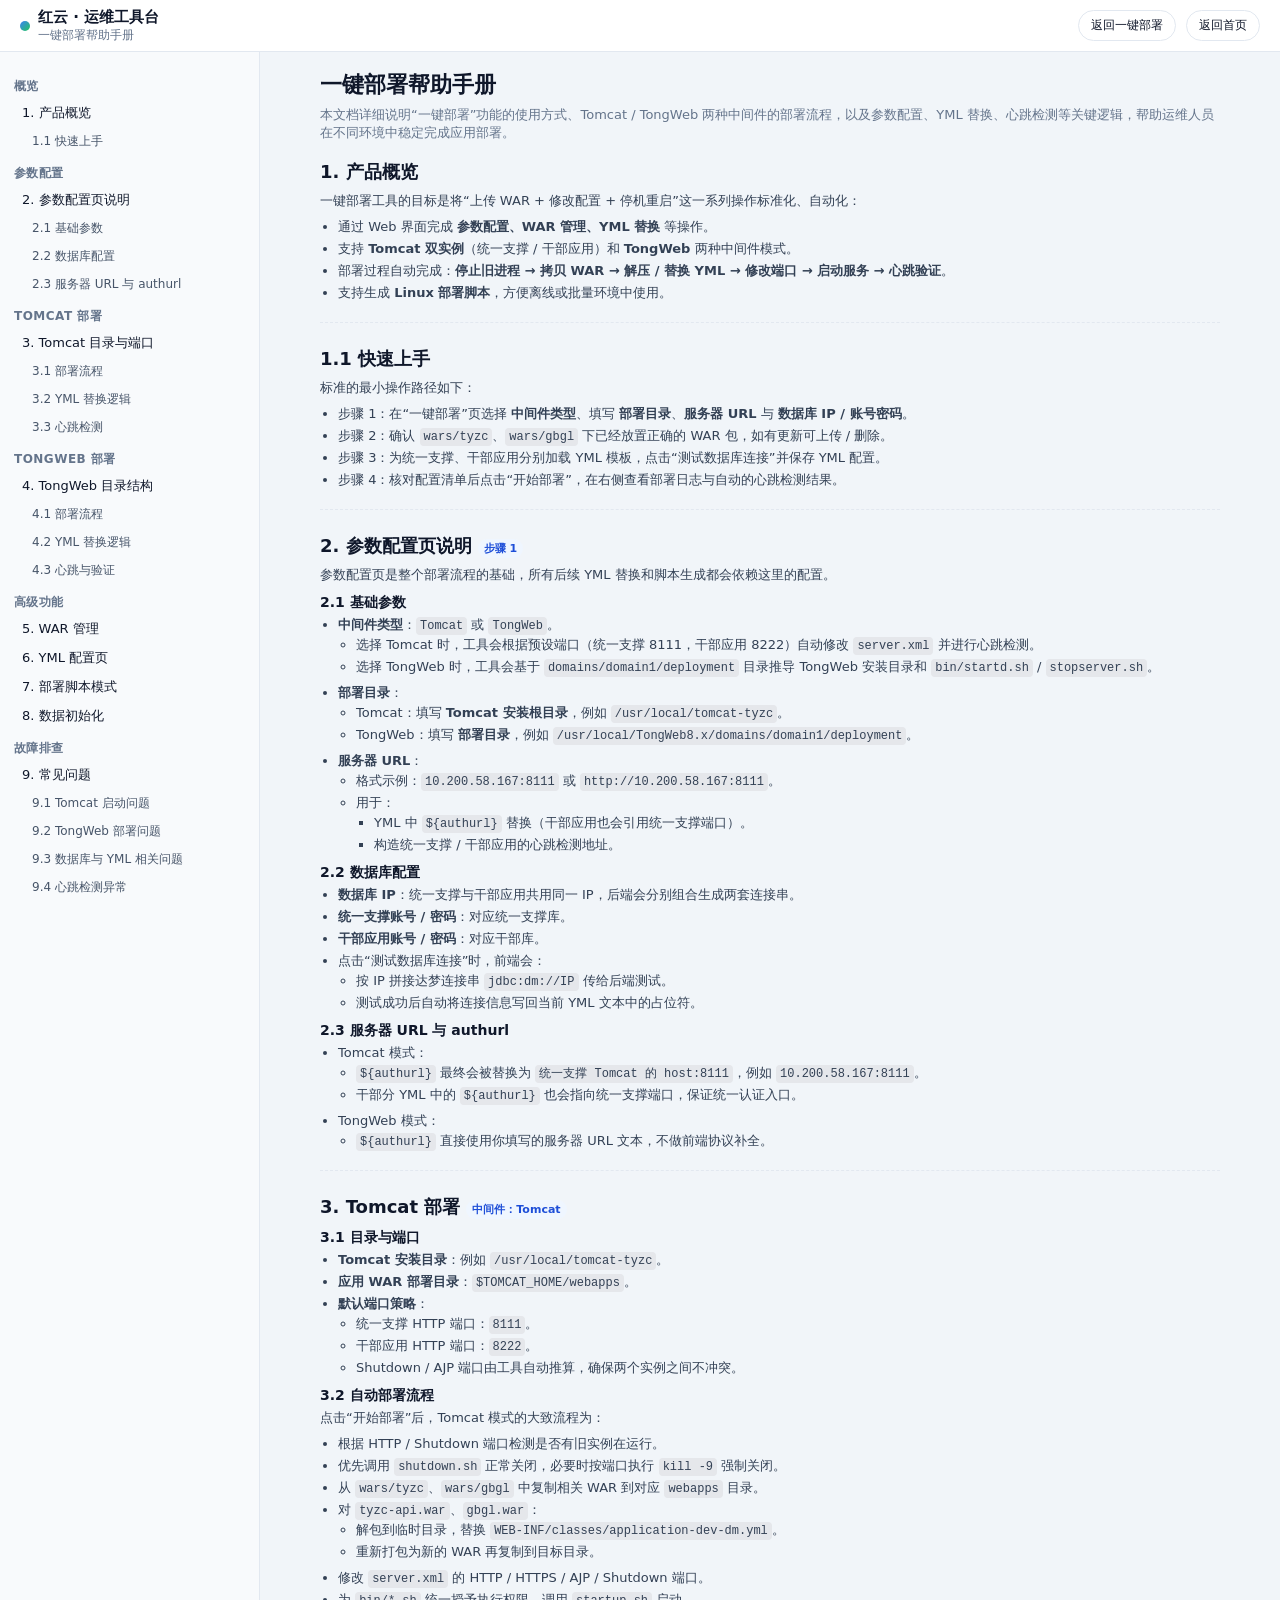
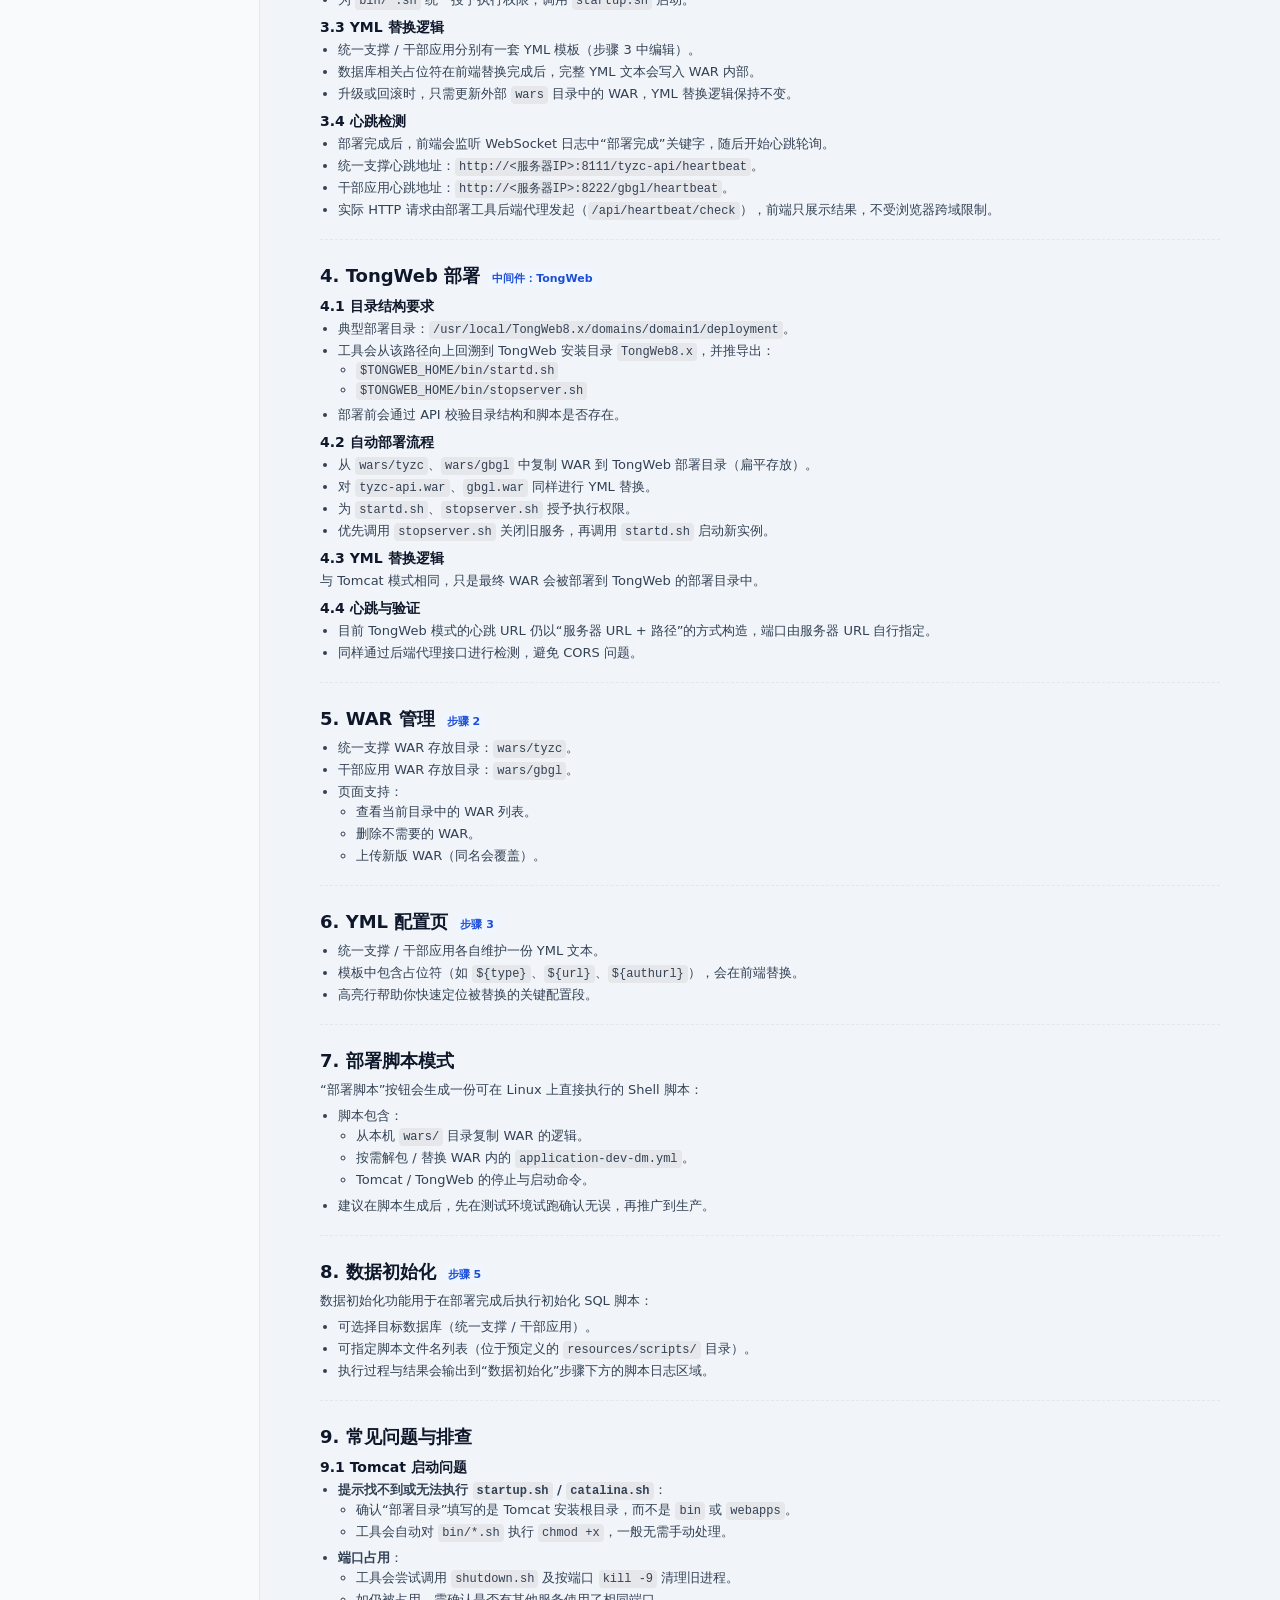
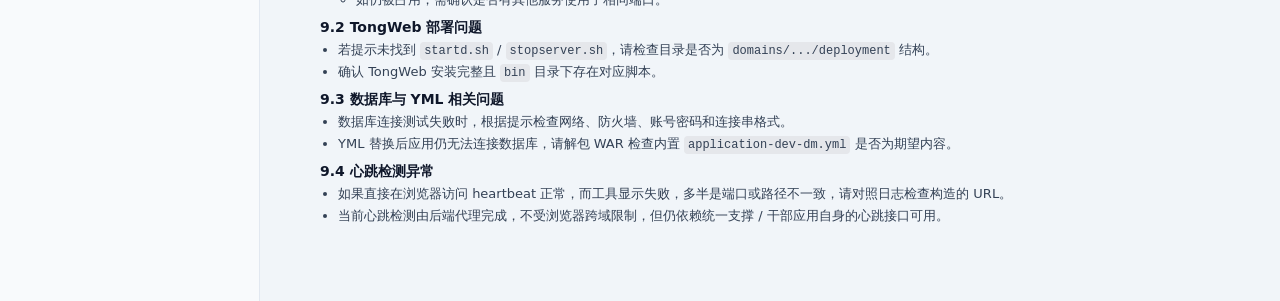
==== src/main/resources/static/deploy-help.html @ c76c8aae "feat(deploy): 添加一键部署帮助手册功能 - 新增 deploy-help.html 独立文档页面，包含完整的部署流程说明 - 在部署页面添加帮助手册弹窗样式和交互功能 - 实现弹窗的打开" ====
<!DOCTYPE html>
<html lang="zh-CN">
<head>
    <meta charset="UTF-8">
    <title>一键部署帮助手册</title>
    <meta name="viewport" content="width=device-width, initial-scale=1">
    <style>
        :root {
            color-scheme: light;
        }
        * {
            box-sizing: border-box;
        }
        body {
            margin: 0;
            font-family: system-ui, -apple-system, BlinkMacSystemFont, "Segoe UI", sans-serif;
            background: #f1f5f9;
            color: #0f172a;
        }
        a {
            color: inherit;
            text-decoration: none;
        }
        a:hover {
            text-decoration: underline;
        }
        code {
            font-family: ui-monospace, SFMono-Regular, Menlo, Monaco, Consolas, "Liberation Mono", "Courier New", monospace;
            font-size: 12px;
            background: #e5e7eb;
            padding: 2px 4px;
            border-radius: 4px;
        }

        .layout {
            display: flex;
            flex-direction: column;
            min-height: 100vh;
        }
        .topbar {
            height: 52px;
            padding: 0 20px;
            display: flex;
            align-items: center;
            justify-content: space-between;
            border-bottom: 1px solid #e2e8f0;
            background: #ffffff;
        }
        .topbar-left {
            display: flex;
            align-items: center;
            gap: 8px;
        }
        .topbar-logo-dot {
            width: 10px;
            height: 10px;
            border-radius: 999px;
            background: linear-gradient(135deg, #3b82f6, #22c55e);
        }
        .topbar-title {
            font-size: 15px;
            font-weight: 600;
            color: #0f172a;
        }
        .topbar-subtitle {
            font-size: 12px;
            color: #64748b;
        }
        .topbar-actions {
            display: flex;
            align-items: center;
            gap: 10px;
        }
        .btn {
            border-radius: 999px;
            padding: 6px 12px;
            font-size: 12px;
            border: 1px solid transparent;
            cursor: pointer;
            background: #0f172a;
            color: #f9fafb;
        }
        .btn-secondary {
            background: #ffffff;
            color: #0f172a;
            border-color: #e2e8f0;
        }
        .btn:hover {
            filter: brightness(0.97);
        }

        .content-shell {
            flex: 1;
            display: flex;
            min-height: 0;
        }
        .sidebar {
            width: 260px;
            flex-shrink: 0;
            border-right: 1px solid #e2e8f0;
            background: #f8fafc;
            padding: 16px 14px;
            overflow-y: auto;
        }
        .sidebar-section-title {
            font-size: 12px;
            font-weight: 600;
            color: #64748b;
            text-transform: uppercase;
            letter-spacing: .04em;
            margin: 10px 0 4px;
        }
        .toc-list {
            list-style: none;
            margin: 0;
            padding: 0;
        }
        .toc-item {
            margin: 1px 0;
        }
        .toc-link {
            display: block;
            padding: 5px 8px;
            border-radius: 6px;
            font-size: 13px;
            color: #0f172a;
        }
        .toc-link.small {
            font-size: 12px;
            color: #475569;
            padding-left: 18px;
        }
        .toc-link:hover {
            background: #e5edff;
            text-decoration: none;
        }

        .doc-main {
            flex: 1;
            padding: 18px 24px 32px;
            overflow-y: auto;
        }
        .doc-main-inner {
            max-width: 900px;
            margin: 0 auto;
        }
        .doc-main h1 {
            font-size: 22px;
            margin: 0 0 6px;
        }
        .doc-main .doc-intro {
            font-size: 13px;
            color: #64748b;
            margin-bottom: 18px;
        }
        .doc-section {
            margin-bottom: 24px;
            padding-bottom: 12px;
            border-bottom: 1px dashed #e2e8f0;
        }
        .doc-section:last-of-type {
            border-bottom: none;
        }
        .doc-section h2 {
            font-size: 18px;
            margin: 4px 0 8px;
        }
        .doc-section h3 {
            font-size: 14px;
            margin: 10px 0 4px;
        }
        .doc-section p {
            font-size: 13px;
            margin: 2px 0 8px;
            color: #334155;
        }
        .doc-section ul {
            margin: 2px 0 8px 18px;
            padding: 0;
            font-size: 13px;
            color: #334155;
        }
        .doc-section li {
            margin: 0 0 4px;
        }
        .doc-tag {
            display: inline-flex;
            align-items: center;
            font-size: 11px;
            padding: 2px 6px;
            border-radius: 999px;
            background: #eff6ff;
            color: #1d4ed8;
            margin-left: 6px;
        }

        @media (max-width: 900px) {
            .sidebar {
                display: none;
            }
            .doc-main {
                padding: 14px 14px 24px;
            }
        }
        /* 在 iframe 中展示时隐藏顶部导航，只保留目录 + 内容区域 */
        body.embedded .topbar {
            display: none;
        }
        body.embedded .content-shell {
            flex: 1;
        }
    </style>
</head>
<body>
    <div class="layout">
        <header class="topbar">
            <div class="topbar-left">
                <span class="topbar-logo-dot" aria-hidden="true"></span>
                <div>
                    <div class="topbar-title">红云 · 运维工具台</div>
                    <div class="topbar-subtitle">一键部署帮助手册</div>
                </div>
            </div>
            <div class="topbar-actions">
                <a href="deploy.html" class="btn btn-secondary">返回一键部署</a>
                <a href="index.html" class="btn btn-secondary">返回首页</a>
            </div>
        </header>

        <div class="content-shell">
            <!-- 左侧目录 -->
            <aside class="sidebar" aria-label="一键部署文档目录">
                <div class="sidebar-section">
                    <div class="sidebar-section-title">概览</div>
                    <ul class="toc-list">
                        <li class="toc-item"><a class="toc-link" href="#section-overview">1. 产品概览</a></li>
                        <li class="toc-item"><a class="toc-link small" href="#section-quickstart">1.1 快速上手</a></li>
                    </ul>
                </div>

                <div class="sidebar-section">
                    <div class="sidebar-section-title">参数配置</div>
                    <ul class="toc-list">
                        <li class="toc-item"><a class="toc-link" href="#section-params">2. 参数配置页说明</a></li>
                        <li class="toc-item"><a class="toc-link small" href="#section-params-basic">2.1 基础参数</a></li>
                        <li class="toc-item"><a class="toc-link small" href="#section-params-db">2.2 数据库配置</a></li>
                        <li class="toc-item"><a class="toc-link small" href="#section-params-url">2.3 服务器 URL 与 authurl</a></li>
                    </ul>
                </div>

                <div class="sidebar-section">
                    <div class="sidebar-section-title">Tomcat 部署</div>
                    <ul class="toc-list">
                        <li class="toc-item"><a class="toc-link" href="#section-tomcat-structure">3. Tomcat 目录与端口</a></li>
                        <li class="toc-item"><a class="toc-link small" href="#section-tomcat-flow">3.1 部署流程</a></li>
                        <li class="toc-item"><a class="toc-link small" href="#section-tomcat-yml">3.2 YML 替换逻辑</a></li>
                        <li class="toc-item"><a class="toc-link small" href="#section-tomcat-heartbeat">3.3 心跳检测</a></li>
                    </ul>
                </div>

                <div class="sidebar-section">
                    <div class="sidebar-section-title">TongWeb 部署</div>
                    <ul class="toc-list">
                        <li class="toc-item"><a class="toc-link" href="#section-tongweb-structure">4. TongWeb 目录结构</a></li>
                        <li class="toc-item"><a class="toc-link small" href="#section-tongweb-flow">4.1 部署流程</a></li>
                        <li class="toc-item"><a class="toc-link small" href="#section-tongweb-yml">4.2 YML 替换逻辑</a></li>
                        <li class="toc-item"><a class="toc-link small" href="#section-tongweb-heartbeat">4.3 心跳与验证</a></li>
                    </ul>
                </div>

                <div class="sidebar-section">
                    <div class="sidebar-section-title">高级功能</div>
                    <ul class="toc-list">
                        <li class="toc-item"><a class="toc-link" href="#section-wars">5. WAR 管理</a></li>
                        <li class="toc-item"><a class="toc-link" href="#section-yml-page">6. YML 配置页</a></li>
                        <li class="toc-item"><a class="toc-link" href="#section-script">7. 部署脚本模式</a></li>
                        <li class="toc-item"><a class="toc-link" href="#section-db-init">8. 数据初始化</a></li>
                    </ul>
                </div>

                <div class="sidebar-section">
                    <div class="sidebar-section-title">故障排查</div>
                    <ul class="toc-list">
                        <li class="toc-item"><a class="toc-link" href="#section-troubleshoot-common">9. 常见问题</a></li>
                        <li class="toc-item"><a class="toc-link small" href="#section-troubleshoot-tomcat">9.1 Tomcat 启动问题</a></li>
                        <li class="toc-item"><a class="toc-link small" href="#section-troubleshoot-tongweb">9.2 TongWeb 部署问题</a></li>
                        <li class="toc-item"><a class="toc-link small" href="#section-troubleshoot-db">9.3 数据库与 YML 相关问题</a></li>
                        <li class="toc-item"><a class="toc-link small" href="#section-troubleshoot-heartbeat">9.4 心跳检测异常</a></li>
                    </ul>
                </div>
            </aside>

            <!-- 右侧文档内容 -->
            <main class="doc-main">
                <div class="doc-main-inner">
                    <section id="section-overview" class="doc-section">
                        <h1>一键部署帮助手册</h1>
                        <p class="doc-intro">
                            本文档详细说明“一键部署”功能的使用方式、Tomcat / TongWeb 两种中间件的部署流程，以及参数配置、YML 替换、心跳检测等关键逻辑，帮助运维人员在不同环境中稳定完成应用部署。
                        </p>
                        <h2>1. 产品概览</h2>
                        <p>
                            一键部署工具的目标是将“上传 WAR + 修改配置 + 停机重启”这一系列操作标准化、自动化：
                        </p>
                        <ul>
                            <li>通过 Web 界面完成 <strong>参数配置、WAR 管理、YML 替换</strong> 等操作。</li>
                            <li>支持 <strong>Tomcat 双实例</strong>（统一支撑 / 干部应用）和 <strong>TongWeb</strong> 两种中间件模式。</li>
                            <li>部署过程自动完成：<strong>停止旧进程 → 拷贝 WAR → 解压 / 替换 YML → 修改端口 → 启动服务 → 心跳验证</strong>。</li>
                            <li>支持生成 <strong>Linux 部署脚本</strong>，方便离线或批量环境中使用。</li>
                        </ul>
                    </section>

                    <section id="section-quickstart" class="doc-section">
                        <h2>1.1 快速上手</h2>
                        <p>标准的最小操作路径如下：</p>
                        <ul>
                            <li>步骤 1：在“一键部署”页选择 <strong>中间件类型</strong>、填写 <strong>部署目录</strong>、<strong>服务器 URL</strong> 与 <strong>数据库 IP / 账号密码</strong>。</li>
                            <li>步骤 2：确认 <code>wars/tyzc</code>、<code>wars/gbgl</code> 下已经放置正确的 WAR 包，如有更新可上传 / 删除。</li>
                            <li>步骤 3：为统一支撑、干部应用分别加载 YML 模板，点击“测试数据库连接”并保存 YML 配置。</li>
                            <li>步骤 4：核对配置清单后点击“开始部署”，在右侧查看部署日志与自动的心跳检测结果。</li>
                        </ul>
                    </section>

                    <section id="section-params" class="doc-section">
                        <h2>2. 参数配置页说明<span class="doc-tag">步骤 1</span></h2>
                        <p>参数配置页是整个部署流程的基础，所有后续 YML 替换和脚本生成都会依赖这里的配置。</p>

                        <h3 id="section-params-basic">2.1 基础参数</h3>
                        <ul>
                            <li><strong>中间件类型</strong>：<code>Tomcat</code> 或 <code>TongWeb</code>。
                                <ul>
                                    <li>选择 Tomcat 时，工具会根据预设端口（统一支撑 8111，干部应用 8222）自动修改 <code>server.xml</code> 并进行心跳检测。</li>
                                    <li>选择 TongWeb 时，工具会基于 <code>domains/domain1/deployment</code> 目录推导 TongWeb 安装目录和 <code>bin/startd.sh</code> / <code>stopserver.sh</code>。</li>
                                </ul>
                            </li>
                            <li><strong>部署目录</strong>：
                                <ul>
                                    <li>Tomcat：填写 <strong>Tomcat 安装根目录</strong>，例如 <code>/usr/local/tomcat-tyzc</code>。</li>
                                    <li>TongWeb：填写 <strong>部署目录</strong>，例如 <code>/usr/local/TongWeb8.x/domains/domain1/deployment</code>。</li>
                                </ul>
                            </li>
                            <li><strong>服务器 URL</strong>：
                                <ul>
                                    <li>格式示例：<code>10.200.58.167:8111</code> 或 <code>http://10.200.58.167:8111</code>。</li>
                                    <li>用于：
                                        <ul>
                                            <li>YML 中 <code>${authurl}</code> 替换（干部应用也会引用统一支撑端口）。</li>
                                            <li>构造统一支撑 / 干部应用的心跳检测地址。</li>
                                        </ul>
                                    </li>
                                </ul>
                            </li>
                        </ul>

                        <h3 id="section-params-db">2.2 数据库配置</h3>
                        <ul>
                            <li><strong>数据库 IP</strong>：统一支撑与干部应用共用同一 IP，后端会分别组合生成两套连接串。</li>
                            <li><strong>统一支撑账号 / 密码</strong>：对应统一支撑库。</li>
                            <li><strong>干部应用账号 / 密码</strong>：对应干部库。</li>
                            <li>点击“测试数据库连接”时，前端会：
                                <ul>
                                    <li>按 IP 拼接达梦连接串 <code>jdbc:dm://IP</code> 传给后端测试。</li>
                                    <li>测试成功后自动将连接信息写回当前 YML 文本中的占位符。</li>
                                </ul>
                            </li>
                        </ul>

                        <h3 id="section-params-url">2.3 服务器 URL 与 authurl</h3>
                        <ul>
                            <li>Tomcat 模式：
                                <ul>
                                    <li><code>${authurl}</code> 最终会被替换为 <code>统一支撑 Tomcat 的 host:8111</code>，例如 <code>10.200.58.167:8111</code>。</li>
                                    <li>干部分 YML 中的 <code>${authurl}</code> 也会指向统一支撑端口，保证统一认证入口。</li>
                                </ul>
                            </li>
                            <li>TongWeb 模式：
                                <ul>
                                    <li><code>${authurl}</code> 直接使用你填写的服务器 URL 文本，不做前端协议补全。</li>
                                </ul>
                            </li>
                        </ul>
                    </section>

                    <section id="section-tomcat-structure" class="doc-section">
                        <h2>3. Tomcat 部署<span class="doc-tag">中间件：Tomcat</span></h2>
                        <h3>3.1 目录与端口</h3>
                        <ul>
                            <li><strong>Tomcat 安装目录</strong>：例如 <code>/usr/local/tomcat-tyzc</code>。</li>
                            <li><strong>应用 WAR 部署目录</strong>：<code>$TOMCAT_HOME/webapps</code>。</li>
                            <li><strong>默认端口策略</strong>：
                                <ul>
                                    <li>统一支撑 HTTP 端口：<code>8111</code>。</li>
                                    <li>干部应用 HTTP 端口：<code>8222</code>。</li>
                                    <li>Shutdown / AJP 端口由工具自动推算，确保两个实例之间不冲突。</li>
                                </ul>
                            </li>
                        </ul>

                        <h3 id="section-tomcat-flow">3.2 自动部署流程</h3>
                        <p>点击“开始部署”后，Tomcat 模式的大致流程为：</p>
                        <ul>
                            <li>根据 HTTP / Shutdown 端口检测是否有旧实例在运行。</li>
                            <li>优先调用 <code>shutdown.sh</code> 正常关闭，必要时按端口执行 <code>kill -9</code> 强制关闭。</li>
                            <li>从 <code>wars/tyzc</code>、<code>wars/gbgl</code> 中复制相关 WAR 到对应 <code>webapps</code> 目录。</li>
                            <li>对 <code>tyzc-api.war</code>、<code>gbgl.war</code>：
                                <ul>
                                    <li>解包到临时目录，替换 <code>WEB-INF/classes/application-dev-dm.yml</code>。</li>
                                    <li>重新打包为新的 WAR 再复制到目标目录。</li>
                                </ul>
                            </li>
                            <li>修改 <code>server.xml</code> 的 HTTP / HTTPS / AJP / Shutdown 端口。</li>
                            <li>为 <code>bin/*.sh</code> 统一授予执行权限，调用 <code>startup.sh</code> 启动。</li>
                        </ul>

                        <h3 id="section-tomcat-yml">3.3 YML 替换逻辑</h3>
                        <ul>
                            <li>统一支撑 / 干部应用分别有一套 YML 模板（步骤 3 中编辑）。</li>
                            <li>数据库相关占位符在前端替换完成后，完整 YML 文本会写入 WAR 内部。</li>
                            <li>升级或回滚时，只需更新外部 <code>wars</code> 目录中的 WAR，YML 替换逻辑保持不变。</li>
                        </ul>

                        <h3 id="section-tomcat-heartbeat">3.4 心跳检测</h3>
                        <ul>
                            <li>部署完成后，前端会监听 WebSocket 日志中“部署完成”关键字，随后开始心跳轮询。</li>
                            <li>统一支撑心跳地址：<code>http://&lt;服务器IP&gt;:8111/tyzc-api/heartbeat</code>。</li>
                            <li>干部应用心跳地址：<code>http://&lt;服务器IP&gt;:8222/gbgl/heartbeat</code>。</li>
                            <li>实际 HTTP 请求由部署工具后端代理发起（<code>/api/heartbeat/check</code>），前端只展示结果，不受浏览器跨域限制。</li>
                        </ul>
                    </section>

                    <section id="section-tongweb-structure" class="doc-section">
                        <h2>4. TongWeb 部署<span class="doc-tag">中间件：TongWeb</span></h2>
                        <h3>4.1 目录结构要求</h3>
                        <ul>
                            <li>典型部署目录：<code>/usr/local/TongWeb8.x/domains/domain1/deployment</code>。</li>
                            <li>工具会从该路径向上回溯到 TongWeb 安装目录 <code>TongWeb8.x</code>，并推导出：
                                <ul>
                                    <li><code>$TONGWEB_HOME/bin/startd.sh</code></li>
                                    <li><code>$TONGWEB_HOME/bin/stopserver.sh</code></li>
                                </ul>
                            </li>
                            <li>部署前会通过 API 校验目录结构和脚本是否存在。</li>
                        </ul>

                        <h3 id="section-tongweb-flow">4.2 自动部署流程</h3>
                        <ul>
                            <li>从 <code>wars/tyzc</code>、<code>wars/gbgl</code> 中复制 WAR 到 TongWeb 部署目录（扁平存放）。</li>
                            <li>对 <code>tyzc-api.war</code>、<code>gbgl.war</code> 同样进行 YML 替换。</li>
                            <li>为 <code>startd.sh</code>、<code>stopserver.sh</code> 授予执行权限。</li>
                            <li>优先调用 <code>stopserver.sh</code> 关闭旧服务，再调用 <code>startd.sh</code> 启动新实例。</li>
                        </ul>

                        <h3 id="section-tongweb-yml">4.3 YML 替换逻辑</h3>
                        <p>与 Tomcat 模式相同，只是最终 WAR 会被部署到 TongWeb 的部署目录中。</p>

                        <h3 id="section-tongweb-heartbeat">4.4 心跳与验证</h3>
                        <ul>
                            <li>目前 TongWeb 模式的心跳 URL 仍以“服务器 URL + 路径”的方式构造，端口由服务器 URL 自行指定。</li>
                            <li>同样通过后端代理接口进行检测，避免 CORS 问题。</li>
                        </ul>
                    </section>

                    <section id="section-wars" class="doc-section">
                        <h2>5. WAR 管理<span class="doc-tag">步骤 2</span></h2>
                        <ul>
                            <li>统一支撑 WAR 存放目录：<code>wars/tyzc</code>。</li>
                            <li>干部应用 WAR 存放目录：<code>wars/gbgl</code>。</li>
                            <li>页面支持：
                                <ul>
                                    <li>查看当前目录中的 WAR 列表。</li>
                                    <li>删除不需要的 WAR。</li>
                                    <li>上传新版 WAR（同名会覆盖）。</li>
                                </ul>
                            </li>
                        </ul>
                    </section>

                    <section id="section-yml-page" class="doc-section">
                        <h2>6. YML 配置页<span class="doc-tag">步骤 3</span></h2>
                        <ul>
                            <li>统一支撑 / 干部应用各自维护一份 YML 文本。</li>
                            <li>模板中包含占位符（如 <code>${type}</code>、<code>${url}</code>、<code>${authurl}</code>），会在前端替换。</li>
                            <li>高亮行帮助你快速定位被替换的关键配置段。</li>
                        </ul>
                    </section>

                    <section id="section-script" class="doc-section">
                        <h2>7. 部署脚本模式</h2>
                        <p>“部署脚本”按钮会生成一份可在 Linux 上直接执行的 Shell 脚本：</p>
                        <ul>
                            <li>脚本包含：
                                <ul>
                                    <li>从本机 <code>wars/</code> 目录复制 WAR 的逻辑。</li>
                                    <li>按需解包 / 替换 WAR 内的 <code>application-dev-dm.yml</code>。</li>
                                    <li>Tomcat / TongWeb 的停止与启动命令。</li>
                                </ul>
                            </li>
                            <li>建议在脚本生成后，先在测试环境试跑确认无误，再推广到生产。</li>
                        </ul>
                    </section>

                    <section id="section-db-init" class="doc-section">
                        <h2>8. 数据初始化<span class="doc-tag">步骤 5</span></h2>
                        <p>数据初始化功能用于在部署完成后执行初始化 SQL 脚本：</p>
                        <ul>
                            <li>可选择目标数据库（统一支撑 / 干部应用）。</li>
                            <li>可指定脚本文件名列表（位于预定义的 <code>resources/scripts/</code> 目录）。</li>
                            <li>执行过程与结果会输出到“数据初始化”步骤下方的脚本日志区域。</li>
                        </ul>
                    </section>

                    <section id="section-troubleshoot-common" class="doc-section">
                        <h2>9. 常见问题与排查</h2>

                        <h3 id="section-troubleshoot-tomcat">9.1 Tomcat 启动问题</h3>
                        <ul>
                            <li><strong>提示找不到或无法执行 <code>startup.sh</code> / <code>catalina.sh</code></strong>：
                                <ul>
                                    <li>确认“部署目录”填写的是 Tomcat 安装根目录，而不是 <code>bin</code> 或 <code>webapps</code>。</li>
                                    <li>工具会自动对 <code>bin/*.sh</code> 执行 <code>chmod +x</code>，一般无需手动处理。</li>
                                </ul>
                            </li>
                            <li><strong>端口占用</strong>：
                                <ul>
                                    <li>工具会尝试调用 <code>shutdown.sh</code> 及按端口 <code>kill -9</code> 清理旧进程。</li>
                                    <li>如仍被占用，需确认是否有其他服务使用了相同端口。</li>
                                </ul>
                            </li>
                        </ul>

                        <h3 id="section-troubleshoot-tongweb">9.2 TongWeb 部署问题</h3>
                        <ul>
                            <li>若提示未找到 <code>startd.sh</code> / <code>stopserver.sh</code>，请检查目录是否为 <code>domains/.../deployment</code> 结构。</li>
                            <li>确认 TongWeb 安装完整且 <code>bin</code> 目录下存在对应脚本。</li>
                        </ul>

                        <h3 id="section-troubleshoot-db">9.3 数据库与 YML 相关问题</h3>
                        <ul>
                            <li>数据库连接测试失败时，根据提示检查网络、防火墙、账号密码和连接串格式。</li>
                            <li>YML 替换后应用仍无法连接数据库，请解包 WAR 检查内置 <code>application-dev-dm.yml</code> 是否为期望内容。</li>
                        </ul>

                        <h3 id="section-troubleshoot-heartbeat">9.4 心跳检测异常</h3>
                        <ul>
                            <li>如果直接在浏览器访问 heartbeat 正常，而工具显示失败，多半是端口或路径不一致，请对照日志检查构造的 URL。</li>
                            <li>当前心跳检测由后端代理完成，不受浏览器跨域限制，但仍依赖统一支撑 / 干部应用自身的心跳接口可用。</li>
                        </ul>
                    </section>
                </div>
            </main>
        </div>
    </div>
<script>
    // 如果在 iframe 中展示（即嵌入一键部署弹窗），隐藏顶部导航栏与返回按钮区域
    (function () {
        try {
            if (window.self !== window.top) {
                document.body.classList.add('embedded');
            }
        } catch (e) {
            // ignore
        }
    })();
</script>
</body>
</html>
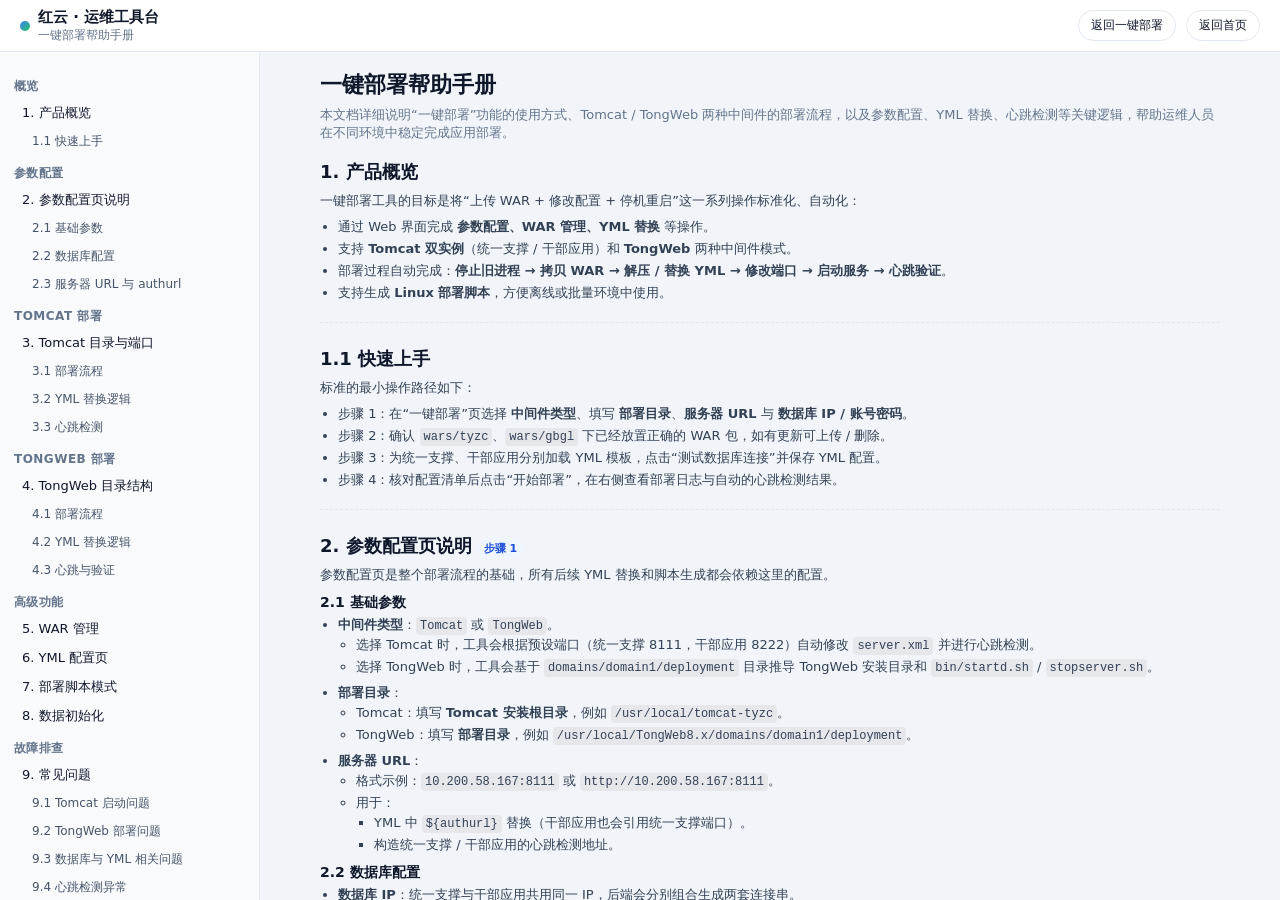
==== commit 065e60d9: "feat(deploy): 优化部署页面界面与功能 - 在开发环境配置中添加心跳检测接口到免认证URL列表 - 重构左侧导航样式，去除边框线，增加步骤标题与进度条 - 调整步骤项间距，优化连接线颜色，" ====
--- a/src/main/resources/static/deploy-help.html
+++ b/src/main/resources/static/deploy-help.html
@@ -11,8 +11,12 @@
         * {
             box-sizing: border-box;
         }
+        html, body {
+            margin: 0;
+            height: 100%;
+            overflow: hidden;
+        }
         body {
-            margin: 0;
             font-family: system-ui, -apple-system, BlinkMacSystemFont, "Segoe UI", sans-serif;
             background: #f1f5f9;
             color: #0f172a;
@@ -32,10 +36,13 @@
             border-radius: 4px;
         }
 
+        /* 固定高度、无整页滚动，左右区域各自内部滚动 */
         .layout {
             display: flex;
             flex-direction: column;
-            min-height: 100vh;
+            height: 100vh;
+            min-height: 0;
+            overflow: hidden;
         }
         .topbar {
             height: 52px;
@@ -93,6 +100,7 @@
             flex: 1;
             display: flex;
             min-height: 0;
+            overflow: hidden;
         }
         .sidebar {
             width: 260px;
@@ -101,6 +109,7 @@
             background: #f8fafc;
             padding: 16px 14px;
             overflow-y: auto;
+            min-height: 0;
         }
         .sidebar-section-title {
             font-size: 12px;
@@ -137,6 +146,7 @@
 
         .doc-main {
             flex: 1;
+            min-height: 0;
             padding: 18px 24px 32px;
             overflow-y: auto;
         }
@@ -202,12 +212,16 @@
                 padding: 14px 14px 24px;
             }
         }
-        /* 在 iframe 中展示时隐藏顶部导航，只保留目录 + 内容区域 */
+        /* 在 iframe 中展示时隐藏顶部导航，只保留目录 + 内容区域；同样禁止整页滚动 */
         body.embedded .topbar {
             display: none;
         }
+        body.embedded .layout {
+            height: 100%;
+        }
         body.embedded .content-shell {
             flex: 1;
+            min-height: 0;
         }
     </style>
 </head>
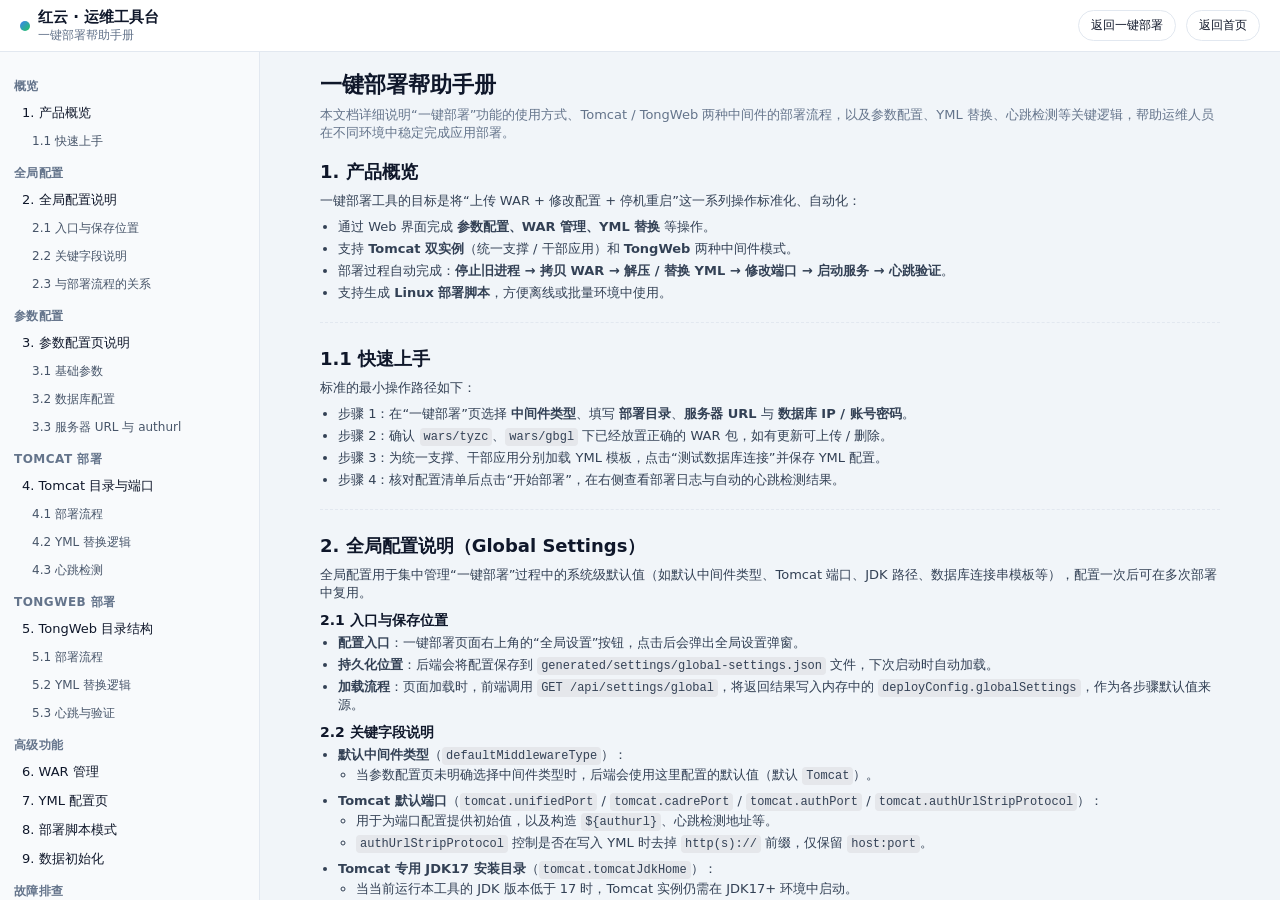
==== commit dd8b3d64: "docs(help): 更新部署帮助文档并添加全局配置说明 - 新增全局配置章节，详细说明全局设置的入口、存储位置和关键字段 - 更新目录索引编号，使章节序号保持连续性 - 添加Tomcat JDK版" ====
--- a/src/main/resources/static/deploy-help.html
+++ b/src/main/resources/static/deploy-help.html
@@ -253,53 +253,63 @@
                 </div>
 
                 <div class="sidebar-section">
+                    <div class="sidebar-section-title">全局配置</div>
+                    <ul class="toc-list">
+                        <li class="toc-item"><a class="toc-link" href="#section-global-settings">2. 全局配置说明</a></li>
+                        <li class="toc-item"><a class="toc-link small" href="#section-global-settings">2.1 入口与保存位置</a></li>
+                        <li class="toc-item"><a class="toc-link small" href="#section-global-settings">2.2 关键字段说明</a></li>
+                        <li class="toc-item"><a class="toc-link small" href="#section-global-settings">2.3 与部署流程的关系</a></li>
+                    </ul>
+                </div>
+
+                <div class="sidebar-section">
                     <div class="sidebar-section-title">参数配置</div>
                     <ul class="toc-list">
-                        <li class="toc-item"><a class="toc-link" href="#section-params">2. 参数配置页说明</a></li>
-                        <li class="toc-item"><a class="toc-link small" href="#section-params-basic">2.1 基础参数</a></li>
-                        <li class="toc-item"><a class="toc-link small" href="#section-params-db">2.2 数据库配置</a></li>
-                        <li class="toc-item"><a class="toc-link small" href="#section-params-url">2.3 服务器 URL 与 authurl</a></li>
+                        <li class="toc-item"><a class="toc-link" href="#section-params">3. 参数配置页说明</a></li>
+                        <li class="toc-item"><a class="toc-link small" href="#section-params-basic">3.1 基础参数</a></li>
+                        <li class="toc-item"><a class="toc-link small" href="#section-params-db">3.2 数据库配置</a></li>
+                        <li class="toc-item"><a class="toc-link small" href="#section-params-url">3.3 服务器 URL 与 authurl</a></li>
                     </ul>
                 </div>
 
                 <div class="sidebar-section">
                     <div class="sidebar-section-title">Tomcat 部署</div>
                     <ul class="toc-list">
-                        <li class="toc-item"><a class="toc-link" href="#section-tomcat-structure">3. Tomcat 目录与端口</a></li>
-                        <li class="toc-item"><a class="toc-link small" href="#section-tomcat-flow">3.1 部署流程</a></li>
-                        <li class="toc-item"><a class="toc-link small" href="#section-tomcat-yml">3.2 YML 替换逻辑</a></li>
-                        <li class="toc-item"><a class="toc-link small" href="#section-tomcat-heartbeat">3.3 心跳检测</a></li>
+                        <li class="toc-item"><a class="toc-link" href="#section-tomcat-structure">4. Tomcat 目录与端口</a></li>
+                        <li class="toc-item"><a class="toc-link small" href="#section-tomcat-flow">4.1 部署流程</a></li>
+                        <li class="toc-item"><a class="toc-link small" href="#section-tomcat-yml">4.2 YML 替换逻辑</a></li>
+                        <li class="toc-item"><a class="toc-link small" href="#section-tomcat-heartbeat">4.3 心跳检测</a></li>
                     </ul>
                 </div>
 
                 <div class="sidebar-section">
                     <div class="sidebar-section-title">TongWeb 部署</div>
                     <ul class="toc-list">
-                        <li class="toc-item"><a class="toc-link" href="#section-tongweb-structure">4. TongWeb 目录结构</a></li>
-                        <li class="toc-item"><a class="toc-link small" href="#section-tongweb-flow">4.1 部署流程</a></li>
-                        <li class="toc-item"><a class="toc-link small" href="#section-tongweb-yml">4.2 YML 替换逻辑</a></li>
-                        <li class="toc-item"><a class="toc-link small" href="#section-tongweb-heartbeat">4.3 心跳与验证</a></li>
+                        <li class="toc-item"><a class="toc-link" href="#section-tongweb-structure">5. TongWeb 目录结构</a></li>
+                        <li class="toc-item"><a class="toc-link small" href="#section-tongweb-flow">5.1 部署流程</a></li>
+                        <li class="toc-item"><a class="toc-link small" href="#section-tongweb-yml">5.2 YML 替换逻辑</a></li>
+                        <li class="toc-item"><a class="toc-link small" href="#section-tongweb-heartbeat">5.3 心跳与验证</a></li>
                     </ul>
                 </div>
 
                 <div class="sidebar-section">
                     <div class="sidebar-section-title">高级功能</div>
                     <ul class="toc-list">
-                        <li class="toc-item"><a class="toc-link" href="#section-wars">5. WAR 管理</a></li>
-                        <li class="toc-item"><a class="toc-link" href="#section-yml-page">6. YML 配置页</a></li>
-                        <li class="toc-item"><a class="toc-link" href="#section-script">7. 部署脚本模式</a></li>
-                        <li class="toc-item"><a class="toc-link" href="#section-db-init">8. 数据初始化</a></li>
+                        <li class="toc-item"><a class="toc-link" href="#section-wars">6. WAR 管理</a></li>
+                        <li class="toc-item"><a class="toc-link" href="#section-yml-page">7. YML 配置页</a></li>
+                        <li class="toc-item"><a class="toc-link" href="#section-script">8. 部署脚本模式</a></li>
+                        <li class="toc-item"><a class="toc-link" href="#section-db-init">9. 数据初始化</a></li>
                     </ul>
                 </div>
 
                 <div class="sidebar-section">
                     <div class="sidebar-section-title">故障排查</div>
                     <ul class="toc-list">
-                        <li class="toc-item"><a class="toc-link" href="#section-troubleshoot-common">9. 常见问题</a></li>
-                        <li class="toc-item"><a class="toc-link small" href="#section-troubleshoot-tomcat">9.1 Tomcat 启动问题</a></li>
-                        <li class="toc-item"><a class="toc-link small" href="#section-troubleshoot-tongweb">9.2 TongWeb 部署问题</a></li>
-                        <li class="toc-item"><a class="toc-link small" href="#section-troubleshoot-db">9.3 数据库与 YML 相关问题</a></li>
-                        <li class="toc-item"><a class="toc-link small" href="#section-troubleshoot-heartbeat">9.4 心跳检测异常</a></li>
+                        <li class="toc-item"><a class="toc-link" href="#section-troubleshoot-common">10. 常见问题</a></li>
+                        <li class="toc-item"><a class="toc-link small" href="#section-troubleshoot-tomcat">10.1 Tomcat 启动问题</a></li>
+                        <li class="toc-item"><a class="toc-link small" href="#section-troubleshoot-tongweb">10.2 TongWeb 部署问题</a></li>
+                        <li class="toc-item"><a class="toc-link small" href="#section-troubleshoot-db">10.3 数据库与 YML 相关问题</a></li>
+                        <li class="toc-item"><a class="toc-link small" href="#section-troubleshoot-heartbeat">10.4 心跳检测异常</a></li>
                     </ul>
                 </div>
             </aside>
@@ -335,11 +345,62 @@
                         </ul>
                     </section>
 
+                    <section id="section-global-settings" class="doc-section">
+                        <h2>2. 全局配置说明（Global Settings）</h2>
+                        <p>全局配置用于集中管理“一键部署”过程中的系统级默认值（如默认中间件类型、Tomcat 端口、JDK 路径、数据库连接串模板等），配置一次后可在多次部署中复用。</p>
+                        <h3>2.1 入口与保存位置</h3>
+                        <ul>
+                            <li><strong>配置入口</strong>：一键部署页面右上角的“全局设置”按钮，点击后会弹出全局设置弹窗。</li>
+                            <li><strong>持久化位置</strong>：后端会将配置保存到 <code>generated/settings/global-settings.json</code> 文件，下次启动时自动加载。</li>
+                            <li><strong>加载流程</strong>：页面加载时，前端调用 <code>GET /api/settings/global</code>，将返回结果写入内存中的 <code>deployConfig.globalSettings</code>，作为各步骤默认值来源。</li>
+                        </ul>
+                        <h3>2.2 关键字段说明</h3>
+                        <ul>
+                            <li><strong>默认中间件类型</strong>（<code>defaultMiddlewareType</code>）：
+                                <ul>
+                                    <li>当参数配置页未明确选择中间件类型时，后端会使用这里配置的默认值（默认 <code>Tomcat</code>）。</li>
+                                </ul>
+                            </li>
+                            <li><strong>Tomcat 默认端口</strong>（<code>tomcat.unifiedPort</code> / <code>tomcat.cadrePort</code> / <code>tomcat.authPort</code> / <code>tomcat.authUrlStripProtocol</code>）：
+                                <ul>
+                                    <li>用于为端口配置提供初始值，以及构造 <code>${authurl}</code>、心跳检测地址等。</li>
+                                    <li><code>authUrlStripProtocol</code> 控制是否在写入 YML 时去掉 <code>http(s)://</code> 前缀，仅保留 <code>host:port</code>。</li>
+                                </ul>
+                            </li>
+                            <li><strong>Tomcat 专用 JDK17 安装目录</strong>（<code>tomcat.tomcatJdkHome</code>）：
+                                <ul>
+                                    <li>当当前运行本工具的 JDK 版本低于 17 时，Tomcat 实例仍需在 JDK17+ 环境中启动。</li>
+                                    <li>这里配置一个 JDK17 安装目录，例如 <code>C:\Program Files\Java\jdk-17</code> 或 <code>/opt/jdk-17</code>。</li>
+                                    <li>参数配置第一步会调用 <code>/api/deploy/java/check?jdkHome=...</code> 验证此目录下的 <code>bin/java</code> 是否为 JDK17+，通过后会将路径写回该字段并在部署阶段用于设置 Tomcat 的 <code>JAVA_HOME</code>。</li>
+                                </ul>
+                            </li>
+                            <li><strong>数据库默认类型与达梦连接串模板</strong>（<code>database.defaultType</code>、<code>database.dm.connectionPrefix</code>、<code>database.dm.connectionSuffix</code>）：
+                                <ul>
+                                    <li>用于控制数据库默认类型（如“达梦”）以及连接串拼接规则（例如默认 <code>jdbc:dm://</code>）。</li>
+                                    <li>测试数据库连接、YML 占位符替换时，都会使用这里的前缀 / 后缀来构造连接串。</li>
+                                </ul>
+                            </li>
+                            <li><strong>YML 数据源类型</strong>（<code>yml.datasourceTypeReplacement</code>）：
+                                <ul>
+                                    <li>控制 YML 模板中 <code>${type}</code> 占位符的替换值（默认 <code>com.alibaba.druid.pool.DruidDataSource</code>）。</li>
+                                    <li>如需替换为其他连接池实现，只需在全局设置中修改该字段即可生效。</li>
+                                </ul>
+                            </li>
+                        </ul>
+                        <h3>2.3 全局配置与部署流程的关系</h3>
+                        <ul>
+                            <li><strong>页面加载阶段</strong>：读取全局配置，为参数配置、端口配置、YML 模板等提供默认值。</li>
+                            <li><strong>参数配置阶段</strong>：使用全局配置中的端口、数据库类型、JDK17 路径等信息进行校验；必要时引导用户修正配置并回写全局文件。</li>
+                            <li><strong>开始部署阶段</strong>：直接消费已经校验通过的全局配置（包括 Tomcat JDK 路径、端口策略、YML 模板规则等），不再重复弹出 JDK 相关提示。</li>
+                        </ul>
+                        <p class="doc-tip">建议在首次使用前先打开“全局设置”，根据现场环境配置好中间件默认端口、数据库模板和 Tomcat 专用 JDK17 路径，可显著减少后续每次部署时的手工输入量。</p>
+                    </section>
+
                     <section id="section-params" class="doc-section">
-                        <h2>2. 参数配置页说明<span class="doc-tag">步骤 1</span></h2>
+                        <h2>3. 参数配置页说明<span class="doc-tag">步骤 1</span></h2>
                         <p>参数配置页是整个部署流程的基础，所有后续 YML 替换和脚本生成都会依赖这里的配置。</p>
 
-                        <h3 id="section-params-basic">2.1 基础参数</h3>
+                        <h3 id="section-params-basic">3.1 基础参数</h3>
                         <ul>
                             <li><strong>中间件类型</strong>：<code>Tomcat</code> 或 <code>TongWeb</code>。
                                 <ul>
@@ -366,7 +427,7 @@
                             </li>
                         </ul>
 
-                        <h3 id="section-params-db">2.2 数据库配置</h3>
+                        <h3 id="section-params-db">3.2 数据库配置</h3>
                         <ul>
                             <li><strong>数据库 IP</strong>：统一支撑与干部应用共用同一 IP，后端会分别组合生成两套连接串。</li>
                             <li><strong>统一支撑账号 / 密码</strong>：对应统一支撑库。</li>
@@ -379,7 +440,7 @@
                             </li>
                         </ul>
 
-                        <h3 id="section-params-url">2.3 服务器 URL 与 authurl</h3>
+                        <h3 id="section-params-url">3.3 服务器 URL 与 authurl</h3>
                         <ul>
                             <li>Tomcat 模式：
                                 <ul>
@@ -396,8 +457,8 @@
                     </section>
 
                     <section id="section-tomcat-structure" class="doc-section">
-                        <h2>3. Tomcat 部署<span class="doc-tag">中间件：Tomcat</span></h2>
-                        <h3>3.1 目录与端口</h3>
+                        <h2>4. Tomcat 部署<span class="doc-tag">中间件：Tomcat</span></h2>
+                        <h3>4.1 目录与端口</h3>
                         <ul>
                             <li><strong>Tomcat 安装目录</strong>：例如 <code>/usr/local/tomcat-tyzc</code>。</li>
                             <li><strong>应用 WAR 部署目录</strong>：<code>$TOMCAT_HOME/webapps</code>。</li>
@@ -410,7 +471,7 @@
                             </li>
                         </ul>
 
-                        <h3 id="section-tomcat-flow">3.2 自动部署流程</h3>
+                        <h3 id="section-tomcat-flow">4.2 自动部署流程</h3>
                         <p>点击“开始部署”后，Tomcat 模式的大致流程为：</p>
                         <ul>
                             <li>根据 HTTP / Shutdown 端口检测是否有旧实例在运行。</li>
@@ -426,14 +487,14 @@
                             <li>为 <code>bin/*.sh</code> 统一授予执行权限，调用 <code>startup.sh</code> 启动。</li>
                         </ul>
 
-                        <h3 id="section-tomcat-yml">3.3 YML 替换逻辑</h3>
+                        <h3 id="section-tomcat-yml">4.3 YML 替换逻辑</h3>
                         <ul>
                             <li>统一支撑 / 干部应用分别有一套 YML 模板（步骤 3 中编辑）。</li>
                             <li>数据库相关占位符在前端替换完成后，完整 YML 文本会写入 WAR 内部。</li>
                             <li>升级或回滚时，只需更新外部 <code>wars</code> 目录中的 WAR，YML 替换逻辑保持不变。</li>
                         </ul>
 
-                        <h3 id="section-tomcat-heartbeat">3.4 心跳检测</h3>
+                        <h3 id="section-tomcat-heartbeat">4.4 心跳检测</h3>
                         <ul>
                             <li>部署完成后，前端会监听 WebSocket 日志中“部署完成”关键字，随后开始心跳轮询。</li>
                             <li>统一支撑心跳地址：<code>http://&lt;服务器IP&gt;:8111/tyzc-api/heartbeat</code>。</li>
@@ -443,8 +504,8 @@
                     </section>
 
                     <section id="section-tongweb-structure" class="doc-section">
-                        <h2>4. TongWeb 部署<span class="doc-tag">中间件：TongWeb</span></h2>
-                        <h3>4.1 目录结构要求</h3>
+                        <h2>5. TongWeb 部署<span class="doc-tag">中间件：TongWeb</span></h2>
+                        <h3>5.1 目录结构要求</h3>
                         <ul>
                             <li>典型部署目录：<code>/usr/local/TongWeb8.x/domains/domain1/deployment</code>。</li>
                             <li>工具会从该路径向上回溯到 TongWeb 安装目录 <code>TongWeb8.x</code>，并推导出：
@@ -456,7 +517,7 @@
                             <li>部署前会通过 API 校验目录结构和脚本是否存在。</li>
                         </ul>
 
-                        <h3 id="section-tongweb-flow">4.2 自动部署流程</h3>
+                        <h3 id="section-tongweb-flow">5.2 自动部署流程</h3>
                         <ul>
                             <li>从 <code>wars/tyzc</code>、<code>wars/gbgl</code> 中复制 WAR 到 TongWeb 部署目录（扁平存放）。</li>
                             <li>对 <code>tyzc-api.war</code>、<code>gbgl.war</code> 同样进行 YML 替换。</li>
@@ -464,10 +525,10 @@
                             <li>优先调用 <code>stopserver.sh</code> 关闭旧服务，再调用 <code>startd.sh</code> 启动新实例。</li>
                         </ul>
 
-                        <h3 id="section-tongweb-yml">4.3 YML 替换逻辑</h3>
+                        <h3 id="section-tongweb-yml">5.3 YML 替换逻辑</h3>
                         <p>与 Tomcat 模式相同，只是最终 WAR 会被部署到 TongWeb 的部署目录中。</p>
 
-                        <h3 id="section-tongweb-heartbeat">4.4 心跳与验证</h3>
+                        <h3 id="section-tongweb-heartbeat">5.4 心跳与验证</h3>
                         <ul>
                             <li>目前 TongWeb 模式的心跳 URL 仍以“服务器 URL + 路径”的方式构造，端口由服务器 URL 自行指定。</li>
                             <li>同样通过后端代理接口进行检测，避免 CORS 问题。</li>
@@ -475,7 +536,7 @@
                     </section>
 
                     <section id="section-wars" class="doc-section">
-                        <h2>5. WAR 管理<span class="doc-tag">步骤 2</span></h2>
+                        <h2>6. WAR 管理<span class="doc-tag">步骤 2</span></h2>
                         <ul>
                             <li>统一支撑 WAR 存放目录：<code>wars/tyzc</code>。</li>
                             <li>干部应用 WAR 存放目录：<code>wars/gbgl</code>。</li>
@@ -490,7 +551,7 @@
                     </section>
 
                     <section id="section-yml-page" class="doc-section">
-                        <h2>6. YML 配置页<span class="doc-tag">步骤 3</span></h2>
+                        <h2>7. YML 配置页<span class="doc-tag">步骤 3</span></h2>
                         <ul>
                             <li>统一支撑 / 干部应用各自维护一份 YML 文本。</li>
                             <li>模板中包含占位符（如 <code>${type}</code>、<code>${url}</code>、<code>${authurl}</code>），会在前端替换。</li>
@@ -499,7 +560,7 @@
                     </section>
 
                     <section id="section-script" class="doc-section">
-                        <h2>7. 部署脚本模式</h2>
+                        <h2>8. 部署脚本模式</h2>
                         <p>“部署脚本”按钮会生成一份可在 Linux 上直接执行的 Shell 脚本：</p>
                         <ul>
                             <li>脚本包含：
@@ -514,7 +575,7 @@
                     </section>
 
                     <section id="section-db-init" class="doc-section">
-                        <h2>8. 数据初始化<span class="doc-tag">步骤 5</span></h2>
+                        <h2>9. 数据初始化<span class="doc-tag">步骤 5</span></h2>
                         <p>数据初始化功能用于在部署完成后执行初始化 SQL 脚本：</p>
                         <ul>
                             <li>可选择目标数据库（统一支撑 / 干部应用）。</li>
@@ -524,7 +585,7 @@
                     </section>
 
                     <section id="section-troubleshoot-common" class="doc-section">
-                        <h2>9. 常见问题与排查</h2>
+                        <h2>10. 常见问题与排查</h2>
 
                         <h3 id="section-troubleshoot-tomcat">9.1 Tomcat 启动问题</h3>
                         <ul>
